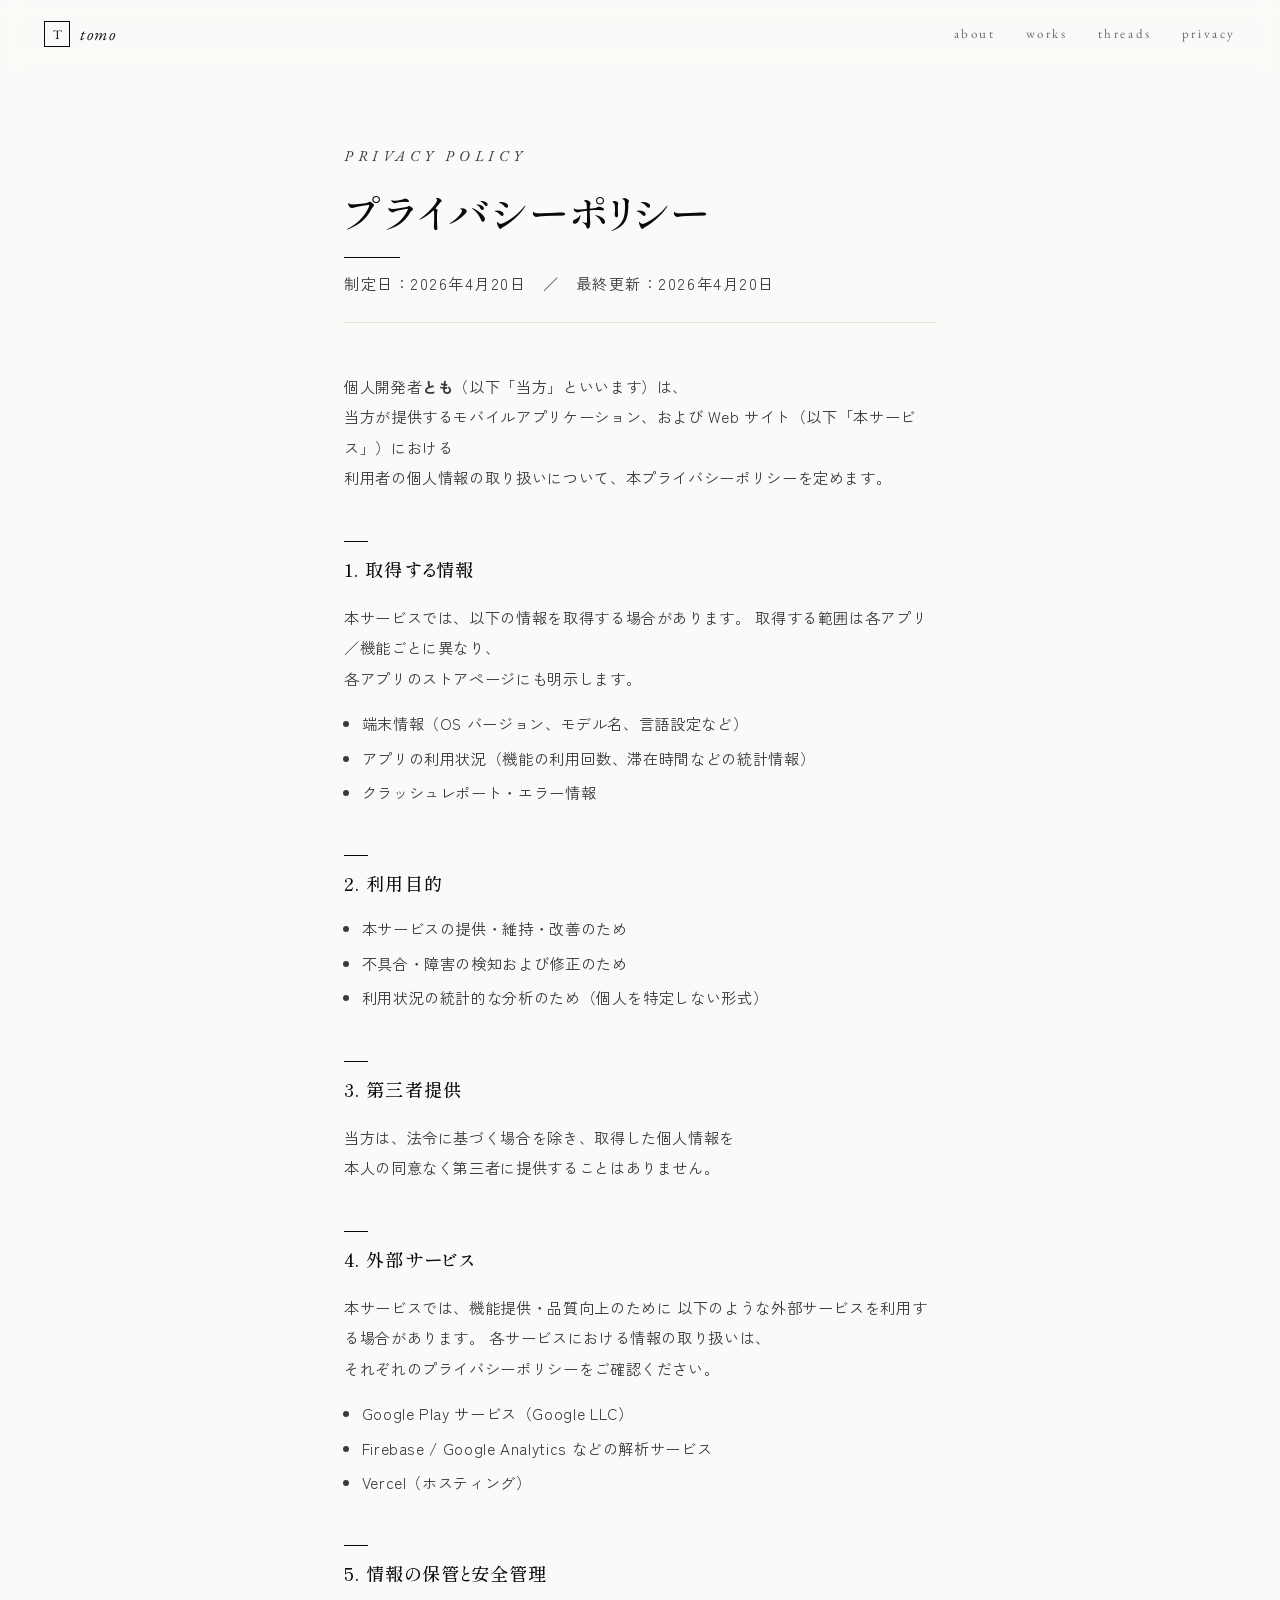
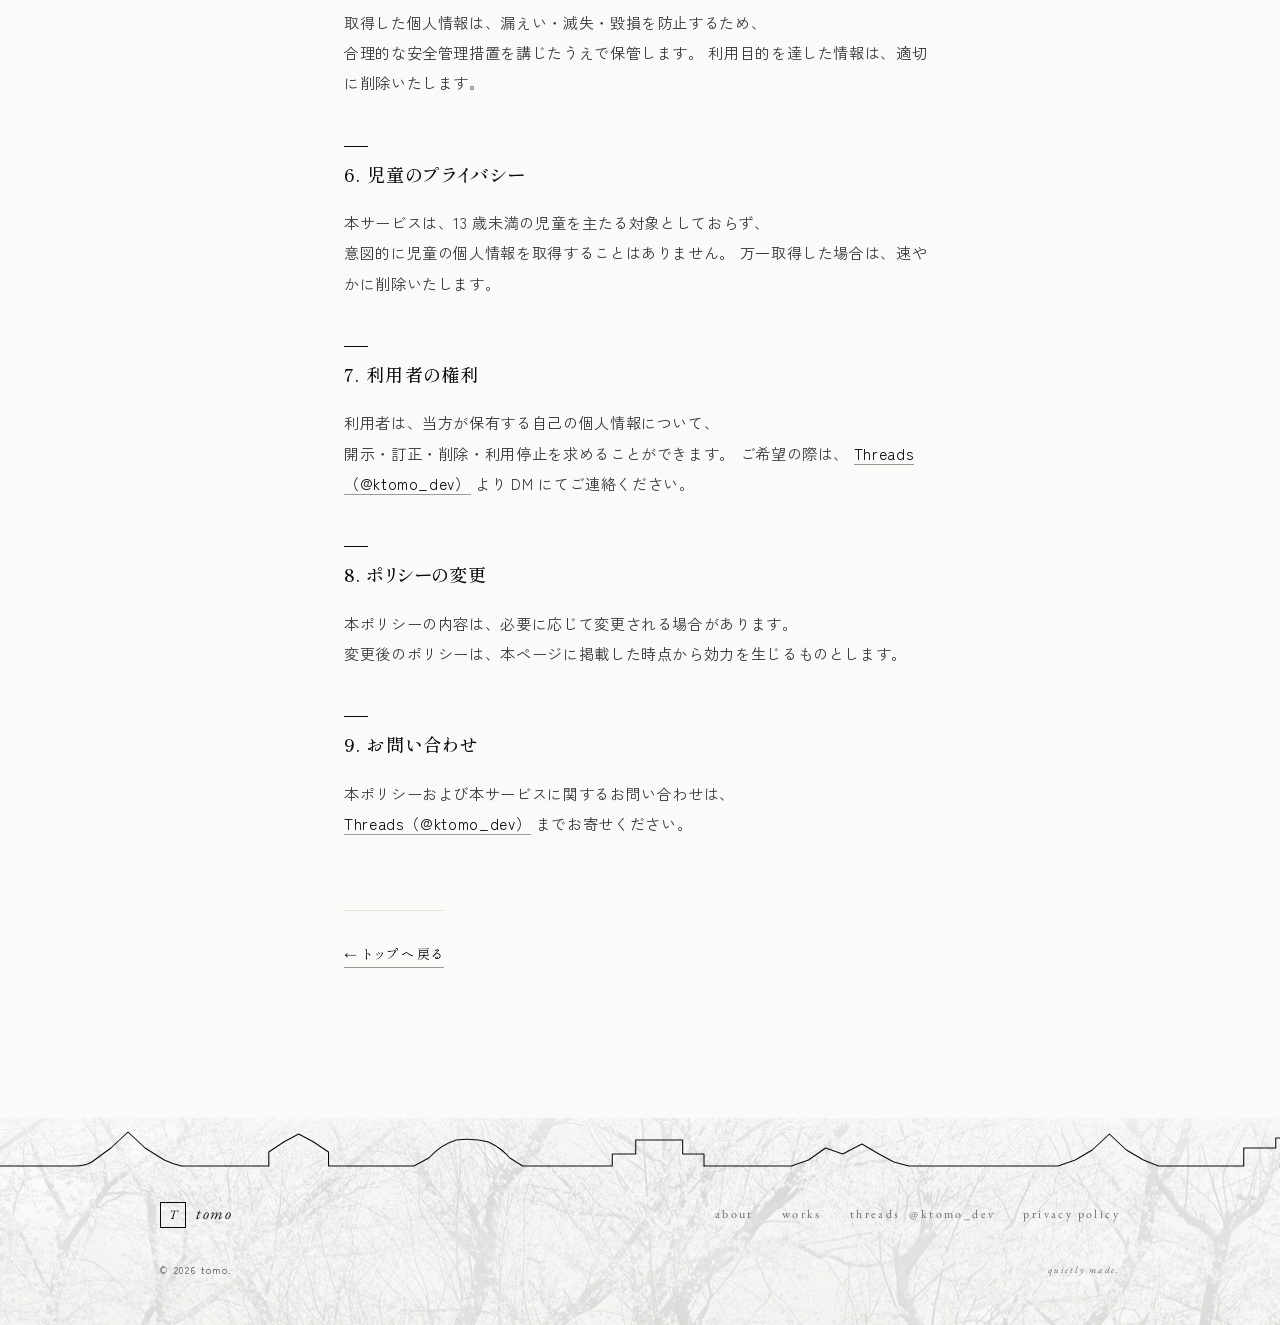
==== privacy.html @ 6e74a749 "フッターに桜背景・一筆書き区切り・about 見出し上を走るトラック追加 - 画像/フッター.jpg を assets/footer-bg.webp にグレースケール化＆305KB へ圧縮し   フッ" ====
<!doctype html>
<html lang="ja">
<head>
<meta charset="utf-8" />
<meta name="viewport" content="width=device-width,initial-scale=1,viewport-fit=cover" />
<meta name="theme-color" content="#ffffff" />
<meta name="color-scheme" content="light" />

<title>プライバシーポリシー ― とも / Tomo</title>
<meta name="description" content="個人開発者ともの、アプリおよび当サイトにおける個人情報の取り扱いについてのポリシー。" />
<link rel="canonical" href="https://tmk4men.github.io/tomo-site/privacy.html" />

<meta property="og:type" content="article" />
<meta property="og:title" content="プライバシーポリシー ― とも / Tomo" />
<meta property="og:description" content="個人開発者ともの、アプリおよび当サイトにおける個人情報の取り扱いについて。" />
<meta property="og:image" content="https://tmk4men.github.io/tomo-site/assets/og.jpg" />
<meta property="og:locale" content="ja_JP" />

<link rel="icon" type="image/png" sizes="32x32" href="assets/favicon-32.png" />
<link rel="icon" type="image/png" sizes="16x16" href="assets/favicon-16.png" />
<link rel="apple-touch-icon" sizes="180x180" href="assets/apple-touch-icon.png" />

<link rel="preconnect" href="https://fonts.googleapis.com" />
<link rel="preconnect" href="https://fonts.gstatic.com" crossorigin />
<link href="https://fonts.googleapis.com/css2?family=Shippori+Mincho+B1:wght@400;500;600&family=Zen+Kaku+Gothic+New:wght@300;400;500&family=EB+Garamond:ital,wght@0,400;1,400&display=swap"
  rel="stylesheet" />

<link rel="stylesheet" href="styles/main.css?v=6" />
</head>
<body>

<header class="site-header">
  <a href="index.html#top" class="brand" aria-label="トップへ">
    <span class="brand-mark" aria-hidden="true">T</span>
    <span class="brand-name">tomo</span>
  </a>
  <nav class="site-nav" aria-label="主要ナビゲーション">
    <a href="index.html#about">about</a>
    <a href="index.html#works">works</a>
    <a href="https://www.threads.net/@ktomo_dev" target="_blank" rel="noopener">threads</a>
    <a href="privacy.html">privacy</a>
  </nav>
</header>

<main class="doc">
  <p class="doc-eyebrow">Privacy Policy</p>
  <h1>プライバシーポリシー</h1>
  <p class="doc-meta">制定日：2026年4月20日　／　最終更新：2026年4月20日</p>

  <p>
    個人開発者<strong>とも</strong>（以下「当方」といいます）は、<br class="pc-only" />
    当方が提供するモバイルアプリケーション、<br class="sp-only" />および Web サイト（以下「本サービス」）における
    <br class="pc-only" />
    利用者の個人情報の取り扱いについて、<br class="sp-only" />本プライバシーポリシーを定めます。
  </p>

  <h2>1. 取得する情報</h2>
  <p>
    本サービスでは、<br class="sp-only" />以下の情報を取得する場合があります。
    取得する範囲は各アプリ／機能ごとに異なり、<br class="pc-only" />
    各アプリのストアページにも<br class="sp-only" />明示します。
  </p>
  <ul>
    <li>端末情報（OS バージョン、モデル名、言語設定など）</li>
    <li>アプリの利用状況（機能の利用回数、滞在時間などの統計情報）</li>
    <li>クラッシュレポート・エラー情報</li>
  </ul>

  <h2>2. 利用目的</h2>
  <ul>
    <li>本サービスの提供・維持・改善のため</li>
    <li>不具合・障害の検知および修正のため</li>
    <li>利用状況の統計的な分析のため（個人を特定しない形式）</li>
  </ul>

  <h2>3. 第三者提供</h2>
  <p>
    当方は、法令に基づく場合を除き、<br class="sp-only" />取得した個人情報を
    <br class="pc-only" />
    本人の同意なく第三者に提供することはありません。
  </p>

  <h2>4. 外部サービス</h2>
  <p>
    本サービスでは、<br class="sp-only" />機能提供・品質向上のために
    以下のような外部サービスを<br class="sp-only" />利用する場合があります。
    各サービスにおける情報の取り扱いは、<br class="pc-only" />
    それぞれのプライバシーポリシーをご確認ください。
  </p>
  <ul>
    <li>Google Play サービス（Google LLC）</li>
    <li>Firebase / Google Analytics などの解析サービス</li>
    <li>Vercel（ホスティング）</li>
  </ul>

  <h2>5. 情報の保管と安全管理</h2>
  <p>
    取得した個人情報は、<br class="sp-only" />漏えい・滅失・毀損を防止するため、
    <br class="pc-only" />
    合理的な安全管理措置を講じたうえで保管します。
    利用目的を達した情報は、<br class="sp-only" />適切に削除いたします。
  </p>

  <h2>6. 児童のプライバシー</h2>
  <p>
    本サービスは、13 歳未満の児童を<br class="sp-only" />主たる対象としておらず、
    <br class="pc-only" />
    意図的に児童の個人情報を取得することはありません。
    万一取得した場合は、速やかに削除いたします。
  </p>

  <h2>7. 利用者の権利</h2>
  <p>
    利用者は、当方が保有する自己の個人情報について、<br class="pc-only" />
    開示・訂正・削除・利用停止を<br class="sp-only" />求めることができます。
    ご希望の際は、<br class="sp-only" />
    <a href="https://www.threads.net/@ktomo_dev" target="_blank" rel="noopener">Threads（@ktomo_dev）</a>
    より DM にてご連絡ください。
  </p>

  <h2>8. ポリシーの変更</h2>
  <p>
    本ポリシーの内容は、<br class="sp-only" />必要に応じて変更される場合があります。
    <br class="pc-only" />
    変更後のポリシーは、<br class="sp-only" />本ページに掲載した時点から効力を生じるものとします。
  </p>

  <h2>9. お問い合わせ</h2>
  <p>
    本ポリシーおよび本サービスに関するお問い合わせは、<br class="pc-only" />
    <a href="https://www.threads.net/@ktomo_dev" target="_blank" rel="noopener">Threads（@ktomo_dev）</a>
    までお寄せください。
  </p>

  <a href="index.html#top" class="doc-back">← トップへ戻る</a>
</main>

<footer class="site-footer">
  <svg class="footer-horizon" viewBox="0 0 1200 52" preserveAspectRatio="none" aria-hidden="true">
    <path d="M0 48 L70 48 Q80 48 86 44 L104 30 L120 14 L136 30 L154 42 Q162 46 170 48 L252 48 L252 34 L266 24 L280 16 L294 24 L308 34 L308 48 L388 48 L402 40 Q414 26 428 22 Q444 20 458 24 Q470 30 478 40 L490 48 L574 48 L574 36 L596 36 L596 22 L640 22 L640 36 L660 36 L660 48 L742 48 L758 42 L774 30 L790 36 L808 26 L824 36 L838 44 L852 48 L992 48 L1008 42 L1024 32 L1040 16 L1056 32 L1072 42 L1086 48 L1166 48 L1166 30 L1196 30 L1196 20 L1206 20 L1206 30 L1210 30 L1210 48 L1200 48"
      fill="none" stroke="currentColor" stroke-width="1" stroke-linejoin="round" stroke-linecap="round" />
  </svg>
  <div class="footer-main">
    <div class="footer-brand">
      <span class="brand-mark" aria-hidden="true">T</span>
      <span>tomo</span>
    </div>
    <nav class="footer-nav" aria-label="フッターナビゲーション">
      <a href="index.html#about">about</a>
      <a href="index.html#works">works</a>
      <a href="https://www.threads.net/@ktomo_dev" target="_blank" rel="noopener">threads &nbsp;@ktomo_dev</a>
      <a href="privacy.html">privacy policy</a>
    </nav>
  </div>
  <div class="footer-fine">
    <small>&copy; 2026 tomo.</small>
    <small class="footer-fine-ja">quietly made.</small>
  </div>
</footer>

</body>
</html>
---- styles/main.css ----
/* ─────────────── tokens ─────────────── */
:root {
  --bg: #fafaf8;
  --bg-elev: #ffffff;
  --bg-deep: #f3f2ee;
  --fg: #101010;
  --fg-mid: #3a3a3a;
  --fg-dim: #6a6a6a;
  --fg-muted: #9a9a97;
  --fg-faint: #c5c4bf;
  --line: #e5e3dd;
  --line-soft: #efede8;
  --ink: #0a0a0a;

  --font-display: "Shippori Mincho B1", "Yu Mincho", "游明朝", serif;
  --font-body: "Zen Kaku Gothic New", "Hiragino Sans", "Yu Gothic", sans-serif;
  --font-latin: "EB Garamond", "Shippori Mincho B1", serif;

  --container: 960px;
  --gutter: clamp(20px, 4vw, 44px);

  --ease-out: cubic-bezier(0.2, 0.7, 0.15, 1);
  --ease-in-out: cubic-bezier(0.65, 0.02, 0.28, 1);
}

/* ─────────────── reset ─────────────── */
*, *::before, *::after { box-sizing: border-box; }

html {
  scroll-behavior: smooth;
  text-size-adjust: 100%;
  -webkit-text-size-adjust: 100%;
}

body {
  margin: 0;
  background: var(--bg);
  color: var(--fg);
  font-family: var(--font-body);
  font-weight: 400;
  font-feature-settings: "palt";
  line-height: 1.9;
  letter-spacing: 0.04em;
  -webkit-font-smoothing: antialiased;
  text-rendering: optimizeLegibility;
  overflow-x: clip;
  line-break: strict;
  word-break: normal;
  overflow-wrap: anywhere;
}

img, picture, svg { display: block; max-width: 100%; height: auto; }
a { color: inherit; text-decoration: none; }
button { font: inherit; background: none; border: 0; color: inherit; cursor: pointer; }
ul, ol, dl { margin: 0; padding: 0; list-style: none; }

::selection { background: var(--ink); color: var(--bg); }

.sp-only { display: inline; }
.pc-only { display: none; }
.nobr { white-space: nowrap; }
@media (min-width: 768px) {
  .sp-only { display: none; }
  .pc-only { display: inline; }
}

/* ─────────────── header ─────────────── */
.site-header {
  position: fixed;
  top: 0; left: 0; right: 0;
  z-index: 30;
  display: flex;
  align-items: center;
  justify-content: space-between;
  padding: 16px var(--gutter);
  background: rgba(250, 250, 248, 0.82);
  backdrop-filter: saturate(1.2) blur(10px);
  -webkit-backdrop-filter: saturate(1.2) blur(10px);
  border-bottom: 1px solid transparent;
  transition: border-color 0.4s var(--ease-out), background 0.4s var(--ease-out);
}
.site-header.is-scrolled {
  border-color: var(--line);
  background: rgba(250, 250, 248, 0.94);
}

.brand {
  display: inline-flex;
  align-items: center;
  gap: 10px;
  font-family: var(--font-latin);
  letter-spacing: 0.1em;
}
.brand-mark {
  display: inline-grid;
  place-items: center;
  width: 26px; height: 26px;
  border: 1px solid var(--ink);
  color: var(--ink);
  font-family: var(--font-latin);
  font-size: 13px;
  letter-spacing: 0;
  line-height: 1;
}
.brand-name {
  font-family: var(--font-latin);
  font-style: italic;
  font-size: 17px;
  color: var(--fg);
}

.site-nav {
  display: flex;
  gap: clamp(14px, 3vw, 30px);
  font-family: var(--font-latin);
  font-size: 13px;
  letter-spacing: 0.2em;
  text-transform: lowercase;
}
.site-nav a {
  color: var(--fg-dim);
  transition: color 0.4s var(--ease-out);
  padding: 6px 0;
  position: relative;
}
.site-nav a::after {
  content: "";
  position: absolute;
  left: 0; right: 100%;
  bottom: 0;
  height: 1px;
  background: var(--ink);
  transition: right 0.5s var(--ease-out);
}
.site-nav a:hover { color: var(--ink); }
.site-nav a:hover::after { right: 0; }

/* ─────────────── hero ─────────────── */
.hero {
  min-height: 100svh;
  display: grid;
  place-items: center;
  padding: clamp(110px, 16vh, 160px) var(--gutter) clamp(60px, 10vh, 100px);
  position: relative;
}
.hero::before {
  content: "";
  position: absolute;
  inset: 0;
  background:
    radial-gradient(60% 50% at 50% 0%, rgba(0,0,0,0.04), transparent 70%),
    radial-gradient(80% 60% at 50% 100%, rgba(0,0,0,0.03), transparent 70%);
  pointer-events: none;
}

.hero-inner {
  width: 100%;
  max-width: 720px;
  text-align: center;
  position: relative;
}

/* avatar */
.avatar {
  position: relative;
  width: clamp(92px, 14vw, 120px);
  height: clamp(92px, 14vw, 120px);
  margin: 0 auto 32px;
  border-radius: 50%;
  overflow: visible;
  opacity: 0;
  transform: translateY(12px) scale(0.96);
  animation: avatar-in 1.2s var(--ease-out) 0.15s forwards;
}
.avatar img {
  width: 100%;
  height: 100%;
  border-radius: 50%;
  object-fit: cover;
  filter: grayscale(1) contrast(1.02);
  animation: avatar-breath 7s ease-in-out infinite;
}
.avatar-ring {
  position: absolute;
  inset: -6px;
  border: 1px solid var(--line);
  border-radius: 50%;
  animation: ring-rotate 30s linear infinite;
}
.avatar-ring::before {
  content: "";
  position: absolute;
  top: -3px; left: 50%;
  width: 6px; height: 6px;
  background: var(--ink);
  border-radius: 50%;
  transform: translateX(-50%);
}

@keyframes avatar-in {
  to { opacity: 1; transform: translateY(0) scale(1); }
}
@keyframes avatar-breath {
  0%, 100% { transform: scale(1); }
  50%      { transform: scale(1.015); }
}
@keyframes ring-rotate {
  to { transform: rotate(360deg); }
}

/* eyebrow */
.eyebrow {
  display: inline-flex;
  align-items: center;
  justify-content: center;
  gap: 14px;
  font-family: var(--font-latin);
  font-size: 11px;
  letter-spacing: 0.32em;
  color: var(--fg-dim);
  text-transform: uppercase;
  margin: 0 0 28px;
  opacity: 0;
  animation: fade-in 1s var(--ease-out) 0.55s forwards;
}
.eyebrow-rule {
  display: inline-block;
  width: 36px; height: 1px;
  background: var(--fg-mid);
}

/* title with per-character reveal */
.hero-title {
  font-family: var(--font-display);
  font-weight: 500;
  font-size: clamp(2.2rem, 7.5vw, 3.6rem);
  line-height: 1.28;
  letter-spacing: 0.04em;
  margin: 0 0 24px;
  color: var(--ink);
  position: relative;
  padding-bottom: 18px;
}
.hero-title .l {
  display: block;
}
.hero-title .c {
  display: inline-block;
  opacity: 0;
  transform: translateY(14px);
  animation: char-rise 0.7s var(--ease-out) forwards;
}
.hero-title .l1 .c:nth-child(1) { animation-delay: 0.3s; }
.hero-title .l1 .c:nth-child(2) { animation-delay: 0.38s; }
.hero-title .l1 .c:nth-child(3) { animation-delay: 0.46s; }
.hero-title .l1 .c:nth-child(4) { animation-delay: 0.54s; }
.hero-title .l2 .c:nth-child(1) { animation-delay: 0.66s; }
.hero-title .l2 .c:nth-child(2) { animation-delay: 0.74s; }
.hero-title .l2 .c:nth-child(3) { animation-delay: 0.82s; }
.hero-title .l2 .c:nth-child(4) { animation-delay: 0.90s; }
.hero-title .l2 .c:nth-child(5) { animation-delay: 0.98s; }
.hero-title .l2 .c:nth-child(6) { animation-delay: 1.06s; }

/* animated underline under the title */
.hero-title::after {
  content: "";
  position: absolute;
  left: 50%;
  bottom: 0;
  width: 0;
  height: 1px;
  background: var(--ink);
  transform: translateX(-50%);
  animation: underline-grow 1.4s var(--ease-out) 1.25s forwards;
}
@keyframes underline-grow {
  to { width: min(84px, 22%); }
}
@keyframes char-rise {
  to { opacity: 1; transform: translateY(0); }
}

.hero-lead {
  font-size: clamp(0.94rem, 1.6vw, 1.02rem);
  color: var(--fg-mid);
  margin: 0 auto 34px;
  max-width: 36em;
  opacity: 0;
  transform: translateY(10px);
  animation: fade-rise 1.2s var(--ease-out) 1.6s forwards;
}

.hero-meta {
  display: inline-flex;
  gap: 0;
  font-family: var(--font-latin);
  font-size: 12px;
  letter-spacing: 0.28em;
  color: var(--fg-dim);
  text-transform: uppercase;
  opacity: 0;
  animation: fade-rise 1s var(--ease-out) 1.85s forwards;
}
.hero-meta li {
  padding: 0 14px;
  position: relative;
}
.hero-meta li + li::before {
  content: "";
  position: absolute;
  left: 0; top: 50%;
  width: 3px; height: 3px;
  background: var(--fg-mid);
  border-radius: 50%;
  transform: translateY(-50%);
}

@keyframes fade-in { to { opacity: 1; } }
@keyframes fade-rise {
  to { opacity: 1; transform: translateY(0); }
}

/* ─────────────── marquee ─────────────── */
.marquee {
  position: relative;
  width: 100%;
  overflow: hidden;
  padding: 20px 0;
  border-block: 1px solid var(--line);
  background: var(--bg-elev);
  mask-image: linear-gradient(90deg, transparent, #000 7%, #000 93%, transparent);
  -webkit-mask-image: linear-gradient(90deg, transparent, #000 7%, #000 93%, transparent);
}
.marquee-track {
  display: flex;
  width: max-content;
  animation: marquee 28s linear infinite;
  will-change: transform;
}
.marquee-group {
  display: flex;
  align-items: center;
  gap: 28px;
  padding-right: 28px;
  flex-shrink: 0;
}
.marquee:hover .marquee-track { animation-play-state: paused; }

.m-item {
  font-family: var(--font-latin);
  font-style: italic;
  font-size: clamp(13px, 1.6vw, 15px);
  letter-spacing: 0.22em;
  color: var(--fg-dim);
  white-space: nowrap;
}
.m-item:nth-child(4n+1) {
  font-family: var(--font-display);
  font-style: normal;
  letter-spacing: 0.24em;
  color: var(--ink);
}
.m-sep {
  color: var(--fg-faint);
  font-size: 14px;
  font-family: var(--font-latin);
}

@keyframes marquee {
  from { transform: translate3d(0, 0, 0); }
  to   { transform: translate3d(-50%, 0, 0); }
}
@media (prefers-reduced-motion: reduce) {
  .marquee-track { animation-duration: 120s; }
}

/* ─────────────── section scaffolding ─────────────── */
section.about,
section.works {
  max-width: var(--container);
  margin: 0 auto;
  padding: clamp(80px, 12vh, 130px) var(--gutter);
}

.section-head {
  position: relative;
  margin-bottom: clamp(40px, 6vh, 68px);
  padding-bottom: 24px;
  display: grid;
  grid-template-columns: auto 1fr;
  grid-template-rows: auto auto;
  column-gap: 18px;
  align-items: baseline;
}
.section-head::after {
  content: "";
  position: absolute;
  left: 0; bottom: 0;
  width: 0;
  height: 1px;
  background: var(--ink);
  transition: width 1.2s var(--ease-out) 0.2s;
}
.section-head.is-visible::after {
  width: 100%;
  background: linear-gradient(90deg, var(--ink) 0%, var(--ink) 34%, var(--line) 34%, var(--line) 100%);
}
.section-num {
  grid-row: 1 / span 2;
  font-family: var(--font-latin);
  font-style: italic;
  font-size: clamp(1.6rem, 3.5vw, 2.1rem);
  color: var(--ink);
  line-height: 1;
  letter-spacing: 0.02em;
}
.section-title {
  grid-column: 2;
  font-family: var(--font-latin);
  font-weight: 500;
  font-size: clamp(1.7rem, 4vw, 2.4rem);
  letter-spacing: 0.04em;
  margin: 0;
  line-height: 1;
  color: var(--ink);
  text-transform: lowercase;
}
.section-sub {
  grid-column: 2;
  font-family: var(--font-display);
  font-size: 0.85rem;
  color: var(--fg-dim);
  letter-spacing: 0.18em;
  margin-top: 4px;
}

.reveal {
  opacity: 0;
  transform: translateY(18px);
  transition: opacity 1.1s var(--ease-out), transform 1.1s var(--ease-out);
}
.reveal.is-visible {
  opacity: 1;
  transform: translateY(0);
}

/* ── driving truck on about heading ── */
.about-truck {
  position: absolute;
  left: 0;
  bottom: 3px;
  width: 46px;
  height: 18px;
  color: var(--ink);
  pointer-events: none;
  animation: truck-drive 26s linear infinite;
}
.about-truck .truck-wheel {
  transform-box: fill-box;
  transform-origin: center;
  animation: wheel-spin 1.1s linear infinite;
}

@keyframes truck-drive {
  0%   { left: 0%;                             opacity: 0; }
  4%   {                                       opacity: 1; }
  96%  {                                       opacity: 1; }
  100% { left: calc(100% - 46px);              opacity: 0.05; }
}
@keyframes wheel-spin {
  to { transform: rotate(360deg); }
}

/* ─────────────── about ─────────────── */
.about-body {
  display: grid;
  grid-template-columns: 1fr;
  gap: clamp(22px, 3vw, 36px);
}
@media (min-width: 860px) {
  .about-body {
    grid-template-columns: 1.15fr 1fr;
    gap: clamp(28px, 4vw, 52px);
    align-items: start;
  }
}

.about-lead {
  font-family: var(--font-display);
  font-size: clamp(1.15rem, 2.4vw, 1.45rem);
  line-height: 1.95;
  letter-spacing: 0.05em;
  color: var(--ink);
  margin: 0;
}

.about-text {
  font-size: 0.95rem;
  color: var(--fg-mid);
  margin: 0;
  line-height: 2;
}

.about-grid {
  margin: 0;
  display: grid;
  grid-template-columns: repeat(2, 1fr);
  gap: 18px 28px;
  grid-column: 1 / -1;
  padding-top: 28px;
  border-top: 1px solid var(--line-soft);
  margin-top: 16px;
}
.about-grid dt {
  font-family: var(--font-latin);
  font-size: 11px;
  letter-spacing: 0.28em;
  color: var(--fg-muted);
  text-transform: uppercase;
  margin-bottom: 6px;
}
.about-grid dd {
  font-family: var(--font-display);
  margin: 0;
  font-size: 0.96rem;
  color: var(--ink);
  letter-spacing: 0.05em;
}

/* ─────────────── works ─────────────── */
.work-list {
  border-top: 1px solid var(--line);
}
.work-item {
  border-bottom: 1px solid var(--line);
  position: relative;
}
.work-item::before {
  content: "";
  position: absolute;
  left: 0; top: 0; bottom: 0;
  width: 0;
  background: var(--ink);
  transition: width 0.5s var(--ease-out);
}
.work-item:hover::before { width: 2px; }

.work-link {
  display: grid;
  grid-template-columns: 1fr;
  gap: 10px;
  padding: clamp(26px, 4.5vw, 40px) clamp(2px, 2vw, 18px);
  color: inherit;
  align-items: start;
  transition: transform 0.6s var(--ease-out), padding-left 0.6s var(--ease-out);
}
@media (min-width: 768px) {
  .work-link {
    grid-template-columns: minmax(130px, max-content) 1fr auto;
    gap: 32px;
    align-items: baseline;
  }
}
.work-item:hover .work-link {
  padding-left: clamp(14px, 2.5vw, 26px);
}

.work-index {
  font-family: var(--font-latin);
  font-style: italic;
  color: var(--fg-dim);
  letter-spacing: 0.14em;
  font-size: 0.92rem;
  white-space: nowrap;
}
@media (max-width: 767px) {
  .work-index { white-space: normal; }
}

.work-main {
  display: block;
  min-width: 0;
}
.work-name {
  display: block;
  font-family: var(--font-display);
  font-size: clamp(1.4rem, 2.8vw, 1.9rem);
  font-weight: 500;
  letter-spacing: 0.04em;
  color: var(--ink);
  margin-bottom: 10px;
  line-height: 1.35;
  transition: transform 0.5s var(--ease-out);
}
.work-item:hover .work-name {
  transform: translateX(4px);
}
.work-desc {
  display: block;
  color: var(--fg-mid);
  font-size: 0.92rem;
  max-width: 42em;
  line-height: 1.9;
}

.work-cta {
  display: inline-flex;
  align-items: center;
  gap: 10px;
  font-family: var(--font-latin);
  letter-spacing: 0.22em;
  font-size: 13px;
  color: var(--ink);
  padding: 10px 0;
  position: relative;
  text-transform: lowercase;
}
.work-cta::after {
  content: "";
  position: absolute;
  left: 0; right: 100%;
  bottom: 6px;
  height: 1px;
  background: var(--ink);
  transition: right 0.5s var(--ease-out);
}
.work-item:hover .work-cta::after { right: 0; }
.work-cta .arrow {
  transition: transform 0.4s var(--ease-out);
  display: inline-block;
}
.work-item:hover .arrow {
  transform: translate(2px, -2px);
}

.works-note {
  color: var(--fg-dim);
  font-size: 0.86rem;
  margin: 36px 0 0;
  font-family: var(--font-display);
  letter-spacing: 0.08em;
}

/* ─────────────── footer ─────────────── */
.site-footer {
  position: relative;
  margin-top: 60px;
  padding: clamp(58px, 9vh, 92px) var(--gutter) clamp(32px, 5vh, 52px);
  background:
    linear-gradient(180deg,
      rgba(250,250,248,0.92) 0%,
      rgba(250,250,248,0.78) 35%,
      rgba(243,242,238,0.72) 100%),
    url("../assets/footer-bg.webp") center 30% / cover no-repeat,
    var(--bg-deep);
  overflow: hidden;
}
.site-footer::before {
  content: "";
  position: absolute;
  inset: 0;
  background:
    radial-gradient(120% 90% at 50% 0%, transparent, rgba(250,250,248,0.55) 70%);
  pointer-events: none;
}

/* one-stroke horizon divider */
.footer-horizon {
  position: absolute;
  top: 0; left: 0; right: 0;
  width: 100%;
  height: clamp(34px, 5vw, 52px);
  color: var(--ink);
  display: block;
  opacity: 0;
  transform: translateY(6px);
  animation: horizon-in 1.6s var(--ease-out) 0.3s forwards;
}
.footer-horizon path {
  stroke-dasharray: 3400;
  stroke-dashoffset: 3400;
  animation: horizon-draw 4.5s var(--ease-out) 0.5s forwards;
}
@keyframes horizon-in {
  to { opacity: 1; transform: translateY(0); }
}
@keyframes horizon-draw {
  to { stroke-dashoffset: 0; }
}
.footer-main {
  position: relative;
  max-width: var(--container);
  margin: 0 auto;
  display: flex;
  align-items: center;
  justify-content: space-between;
  gap: 20px;
  flex-wrap: wrap;
  z-index: 1;
}
.footer-brand {
  display: inline-flex;
  align-items: center;
  gap: 10px;
  font-family: var(--font-latin);
  font-style: italic;
  letter-spacing: 0.1em;
  color: var(--fg);
}
.footer-nav {
  display: flex;
  gap: clamp(14px, 3vw, 28px);
  font-family: var(--font-latin);
  font-size: 12px;
  letter-spacing: 0.2em;
  text-transform: lowercase;
  flex-wrap: wrap;
}
.footer-nav a {
  color: var(--fg-dim);
  transition: color 0.4s var(--ease-out);
  position: relative;
  padding: 4px 0;
}
.footer-nav a::after {
  content: "";
  position: absolute;
  left: 0; right: 100%;
  bottom: 0;
  height: 1px;
  background: var(--ink);
  transition: right 0.5s var(--ease-out);
}
.footer-nav a:hover { color: var(--ink); }
.footer-nav a:hover::after { right: 0; }

.footer-fine {
  position: relative;
  max-width: var(--container);
  margin: 32px auto 0;
  display: flex;
  justify-content: space-between;
  gap: 12px;
  flex-wrap: wrap;
  color: var(--fg-mid);
  font-size: 11px;
  letter-spacing: 0.16em;
  z-index: 1;
}
.footer-fine-ja {
  font-family: var(--font-latin);
  font-style: italic;
  color: var(--fg-dim);
}

/* ─────────────── privacy page ─────────────── */
.doc {
  max-width: 680px;
  margin: 0 auto;
  padding: clamp(110px, 14vh, 160px) var(--gutter) clamp(60px, 10vh, 120px);
}
.doc h1 {
  font-family: var(--font-display);
  font-weight: 500;
  font-size: clamp(1.8rem, 4.5vw, 2.5rem);
  letter-spacing: 0.04em;
  line-height: 1.3;
  margin: 0 0 10px;
  color: var(--ink);
  position: relative;
  padding-bottom: 20px;
}
.doc h1::after {
  content: "";
  position: absolute;
  left: 0; bottom: 0;
  width: 56px; height: 1px;
  background: var(--ink);
}
.doc-eyebrow {
  font-family: var(--font-latin);
  font-style: italic;
  font-size: 12px;
  letter-spacing: 0.3em;
  color: var(--fg-dim);
  text-transform: uppercase;
  margin-bottom: 14px;
}
.doc-meta {
  color: var(--fg-dim);
  font-size: 0.85rem;
  letter-spacing: 0.1em;
  margin: 0 0 48px;
  padding-bottom: 24px;
  border-bottom: 1px solid var(--line);
}
.doc h2 {
  font-family: var(--font-display);
  font-weight: 500;
  font-size: 1.15rem;
  letter-spacing: 0.06em;
  color: var(--ink);
  margin: 42px 0 12px;
  padding-top: 6px;
}
.doc h2::before {
  content: "";
  display: block;
  width: 24px; height: 1px;
  background: var(--ink);
  margin-bottom: 10px;
}
.doc p, .doc li {
  color: var(--fg-mid);
  font-size: 0.95rem;
  line-height: 2;
}
.doc ul {
  padding-left: 1.1em;
  margin: 12px 0;
  list-style: disc;
}
.doc ul li { margin-bottom: 4px; }
.doc a { color: var(--ink); border-bottom: 1px solid var(--fg-muted); }
.doc a:hover { border-bottom-color: var(--ink); }
.doc-back {
  display: inline-flex;
  align-items: center;
  gap: 10px;
  margin-top: 56px;
  padding-top: 32px;
  border-top: 1px solid var(--line);
  font-family: var(--font-latin);
  letter-spacing: 0.2em;
  font-size: 13px;
  color: var(--fg-dim);
  transition: color 0.4s var(--ease-out);
}
.doc-back:hover { color: var(--ink); }

/* ─────────────── motion preference ─────────────── */
@media (prefers-reduced-motion: reduce) {
  *:not(.marquee-track):not(.avatar-ring):not(.avatar img):not(.about-truck):not(.truck-wheel):not(.footer-horizon path),
  *:not(.marquee-track):not(.avatar-ring):not(.avatar img):not(.about-truck):not(.truck-wheel):not(.footer-horizon path)::before,
  *:not(.marquee-track):not(.avatar-ring):not(.avatar img):not(.about-truck):not(.truck-wheel):not(.footer-horizon path)::after {
    animation-duration: 0.01ms !important;
    animation-iteration-count: 1 !important;
    transition-duration: 0.01ms !important;
    scroll-behavior: auto !important;
  }
  .hero-title .c, .hero-lead, .hero-meta, .avatar, .eyebrow, .reveal { opacity: 1; transform: none; }
  .hero-title::after { width: min(84px, 22%); }
  .section-head::after { width: 100%; }
  .marquee-track { animation-duration: 120s !important; animation-iteration-count: infinite !important; }
  .about-truck { animation-duration: 50s !important; animation-iteration-count: infinite !important; }
  .truck-wheel { animation-duration: 2.2s !important; animation-iteration-count: infinite !important; }
}

/* ─────────────── tiny phones ─────────────── */
@media (max-width: 380px) {
  .site-nav { gap: 12px; font-size: 11px; }
  .brand-name { font-size: 15px; }
  .hero-meta li { padding: 0 10px; }
}
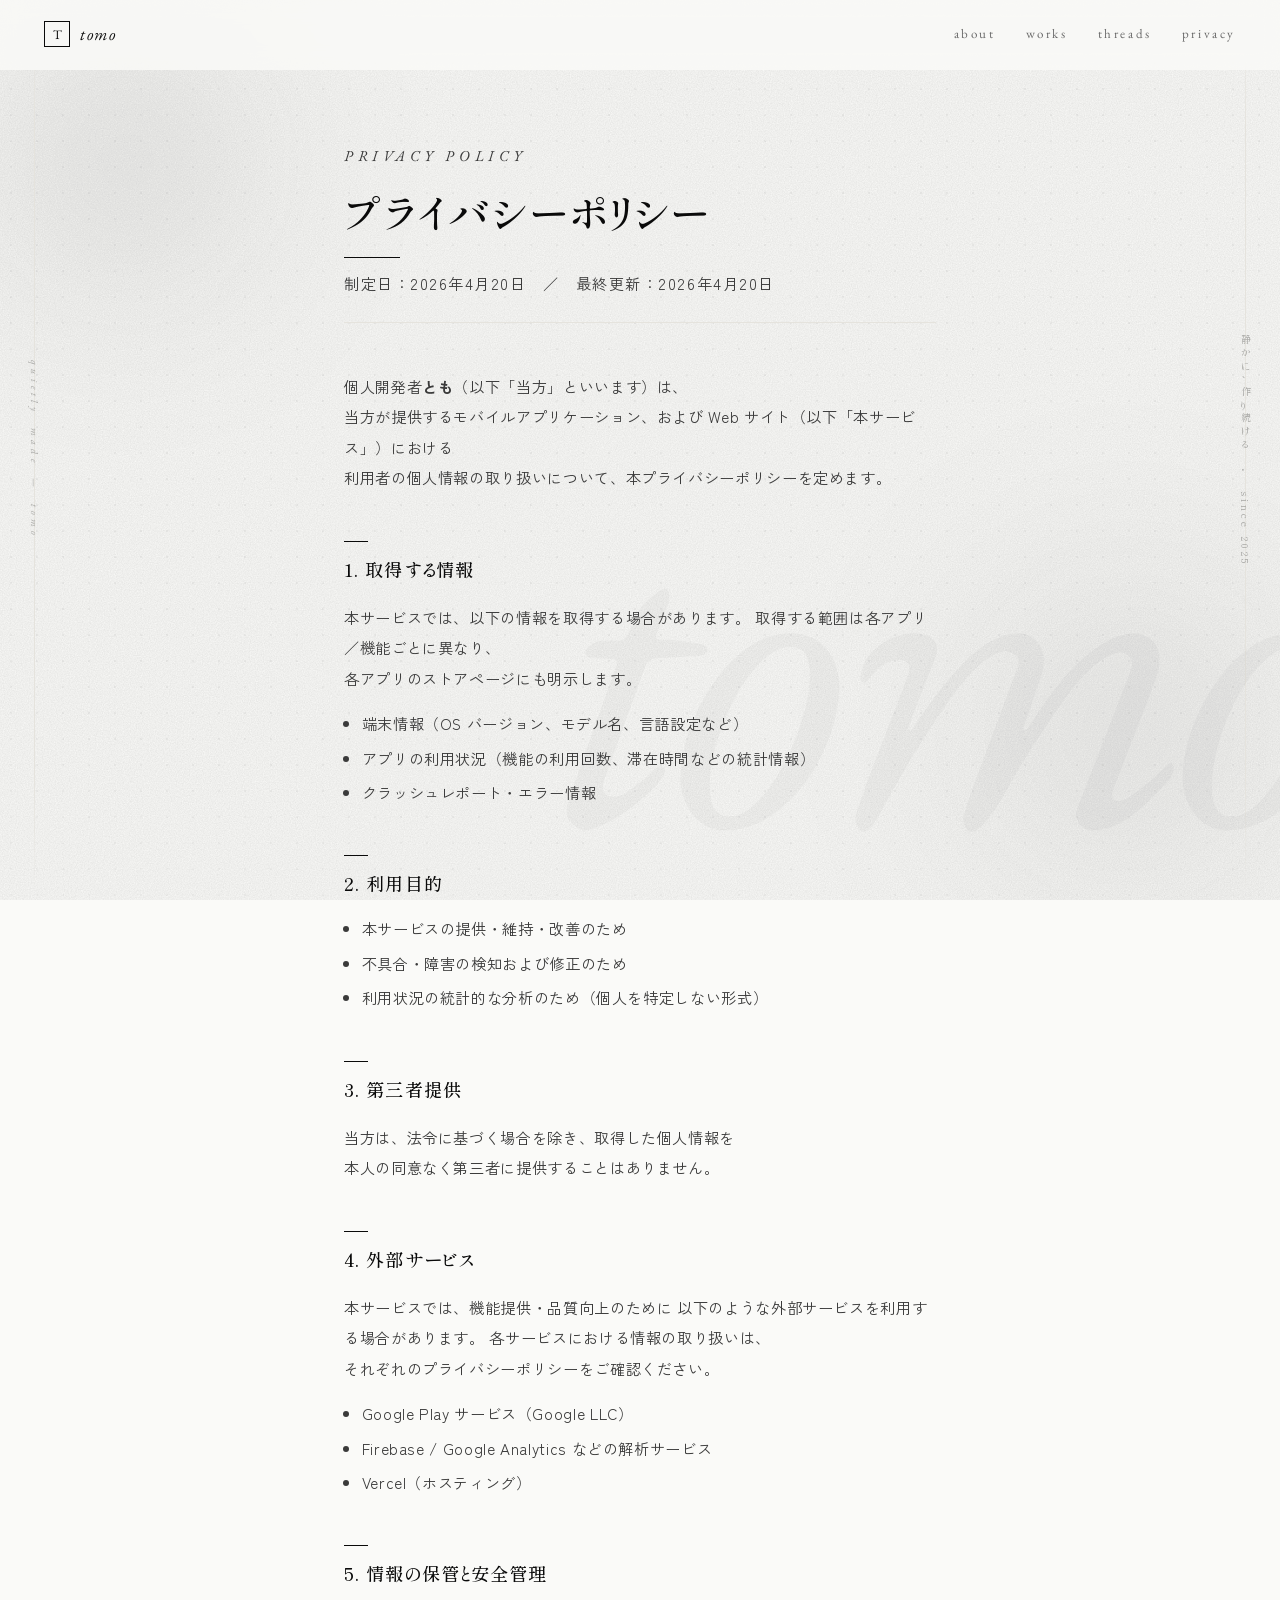
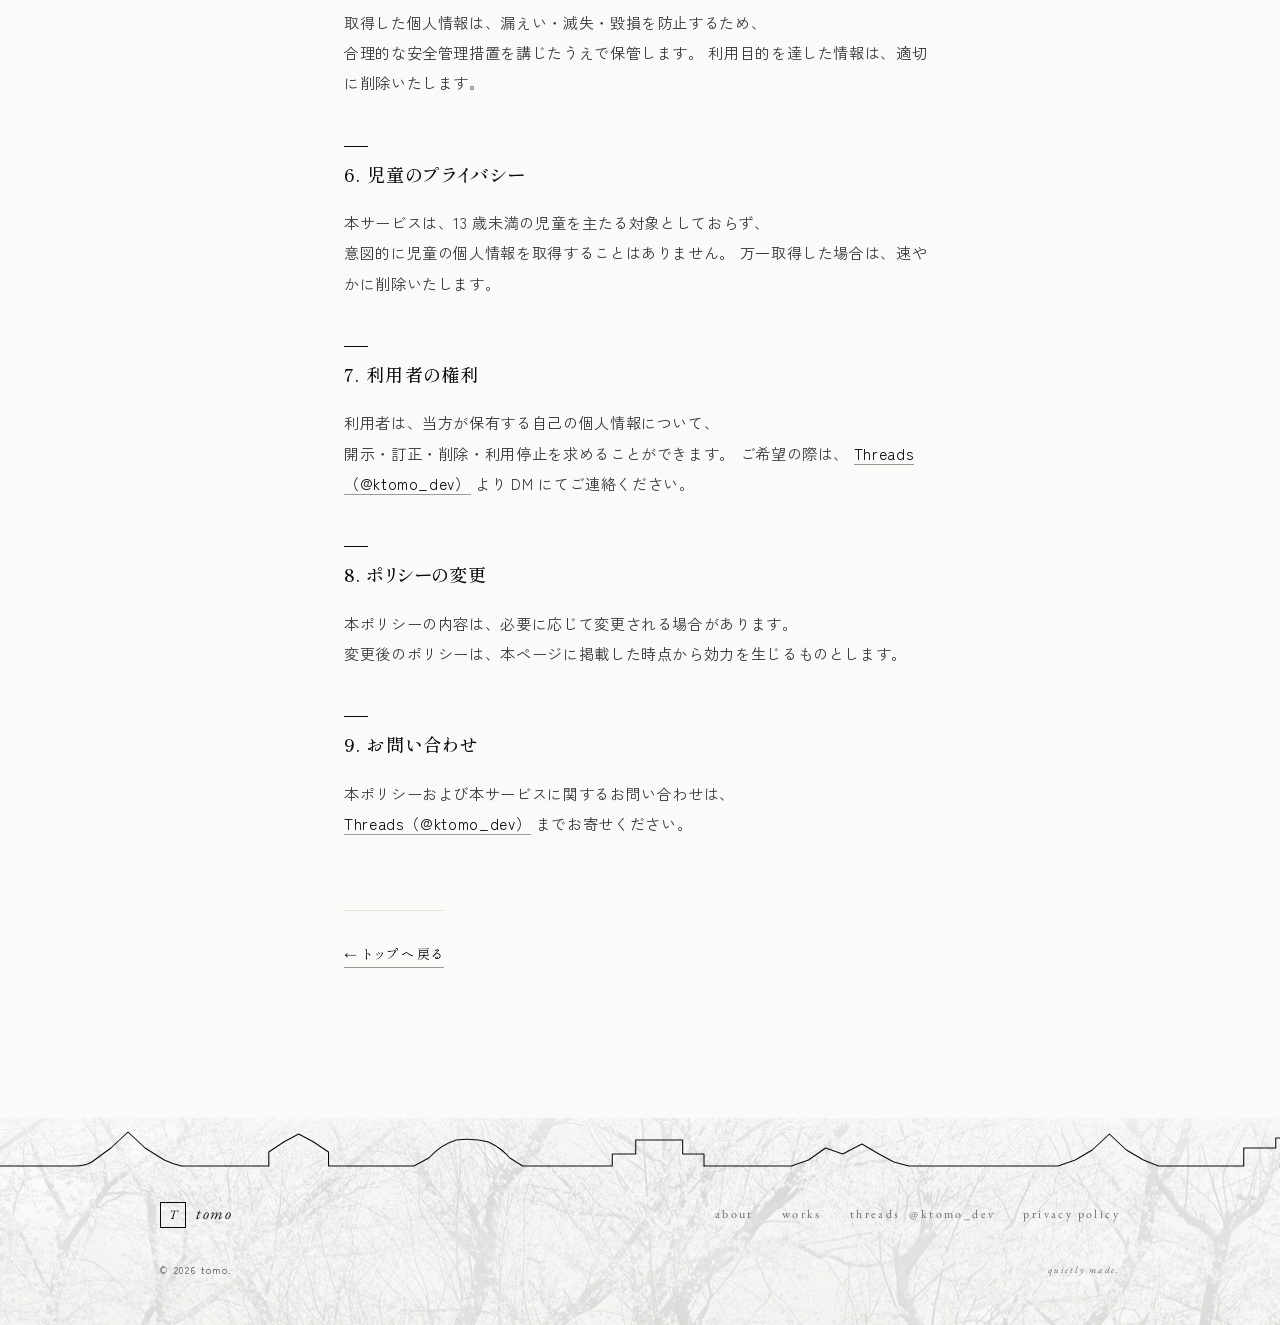
==== commit 55c9c441: "こだわり背景レイヤーを追加：ノイズ・blob・縦罫・巨大透かし文字 Prism Partner / ケミコン採用サイトのような編集的な紙面背景をモノクロで再解釈。 body を透明化し html に背" ====
--- a/privacy.html
+++ b/privacy.html
@@ -25,9 +25,30 @@
 <link href="https://fonts.googleapis.com/css2?family=Shippori+Mincho+B1:wght@400;500;600&family=Zen+Kaku+Gothic+New:wght@300;400;500&family=EB+Garamond:ital,wght@0,400;1,400&display=swap"
   rel="stylesheet" />
 
-<link rel="stylesheet" href="styles/main.css?v=6" />
+<link rel="stylesheet" href="styles/main.css?v=7" />
 </head>
 <body>
+
+<!-- ───────────── decorative backdrop ───────────── -->
+<div class="site-bg" aria-hidden="true">
+  <div class="site-bg__grid"></div>
+  <div class="site-bg__blob site-bg__blob--a"></div>
+  <div class="site-bg__blob site-bg__blob--b"></div>
+  <svg class="site-bg__noise" xmlns="http://www.w3.org/2000/svg">
+    <filter id="sbNoise">
+      <feTurbulence type="fractalNoise" baseFrequency="0.85" numOctaves="2" stitchTiles="stitch" />
+      <feColorMatrix values="0 0 0 0 0.06  0 0 0 0 0.06  0 0 0 0 0.06  0 0 0 0.7 0" />
+    </filter>
+    <rect width="100%" height="100%" filter="url(#sbNoise)" />
+  </svg>
+  <div class="site-bg__rule site-bg__rule--l">
+    <span class="site-bg__vert">quietly&nbsp;&nbsp;made&nbsp;&nbsp;—&nbsp;&nbsp;tomo</span>
+  </div>
+  <div class="site-bg__rule site-bg__rule--r">
+    <span class="site-bg__vert">静かに、作り続ける　・　since 2025</span>
+  </div>
+  <div class="site-bg__mark">tomo</div>
+</div>
 
 <header class="site-header">
   <a href="index.html#top" class="brand" aria-label="トップへ">
--- a/styles/main.css
+++ b/styles/main.css
@@ -23,6 +23,140 @@
   --ease-in-out: cubic-bezier(0.65, 0.02, 0.28, 1);
 }
 
+/* ─────────────── decorative backdrop ─────────────── */
+/* Fixed, full-viewport paper-like layer that sits behind everything.
+   Kept strictly monochrome — opacity is held low so copy stays readable. */
+.site-bg {
+  position: fixed;
+  inset: 0;
+  z-index: -1;
+  pointer-events: none;
+  overflow: hidden;
+  contain: strict;
+}
+
+/* faint dotted grid */
+.site-bg__grid {
+  position: absolute;
+  inset: -2px;
+  background-image: radial-gradient(rgba(16, 16, 16, 0.09) 0.7px, transparent 0.8px);
+  background-size: 26px 26px;
+  background-position: 0 0;
+  opacity: 0.55;
+  mask-image: radial-gradient(120% 90% at 50% 40%, #000 55%, transparent 100%);
+  -webkit-mask-image: radial-gradient(120% 90% at 50% 40%, #000 55%, transparent 100%);
+}
+
+/* slow-drifting blur blobs */
+.site-bg__blob {
+  position: absolute;
+  width: 64vmin;
+  height: 64vmin;
+  border-radius: 50%;
+  filter: blur(70px);
+  opacity: 0.42;
+  mix-blend-mode: multiply;
+  will-change: transform;
+}
+.site-bg__blob--a {
+  left: -18vmin;
+  top: -14vmin;
+  background: radial-gradient(closest-side, rgba(16, 16, 16, 0.22), rgba(16, 16, 16, 0) 70%);
+  animation: bg-drift-a 36s ease-in-out infinite alternate;
+}
+.site-bg__blob--b {
+  right: -22vmin;
+  top: 42vh;
+  width: 78vmin;
+  height: 78vmin;
+  background: radial-gradient(closest-side, rgba(16, 16, 16, 0.18), rgba(16, 16, 16, 0) 70%);
+  animation: bg-drift-b 48s ease-in-out infinite alternate;
+}
+@keyframes bg-drift-a {
+  0%   { transform: translate3d(0, 0, 0) scale(1); }
+  50%  { transform: translate3d(6vw, 4vh, 0) scale(1.08); }
+  100% { transform: translate3d(-4vw, 8vh, 0) scale(0.96); }
+}
+@keyframes bg-drift-b {
+  0%   { transform: translate3d(0, 0, 0) scale(1); }
+  50%  { transform: translate3d(-5vw, -6vh, 0) scale(1.04); }
+  100% { transform: translate3d(4vw, 4vh, 0) scale(1.1); }
+}
+
+/* paper grain */
+.site-bg__noise {
+  position: absolute;
+  inset: 0;
+  width: 100%;
+  height: 100%;
+  opacity: 0.18;
+  mix-blend-mode: multiply;
+}
+
+/* vertical rules with watermark text (desktop only) */
+.site-bg__rule {
+  position: absolute;
+  top: 0;
+  bottom: 0;
+  width: 1px;
+  background: linear-gradient(180deg, transparent 0%, var(--line) 14%, var(--line) 86%, transparent 100%);
+  display: none;
+}
+.site-bg__rule--l { left: 34px; }
+.site-bg__rule--r { right: 34px; }
+.site-bg__vert {
+  position: absolute;
+  top: 50%;
+  left: 50%;
+  transform: translate(-50%, -50%);
+  writing-mode: vertical-rl;
+  font-family: var(--font-latin);
+  font-style: italic;
+  font-size: 10px;
+  letter-spacing: 0.42em;
+  color: var(--fg-muted);
+  white-space: nowrap;
+  text-transform: lowercase;
+  opacity: 0.8;
+}
+.site-bg__rule--r .site-bg__vert {
+  font-family: var(--font-display);
+  font-style: normal;
+  letter-spacing: 0.3em;
+}
+
+/* oversized editorial watermark */
+.site-bg__mark {
+  position: absolute;
+  right: -4vw;
+  bottom: 6vh;
+  font-family: var(--font-latin);
+  font-style: italic;
+  font-weight: 400;
+  font-size: clamp(18rem, 36vw, 32rem);
+  line-height: 0.8;
+  color: var(--ink);
+  opacity: 0.028;
+  letter-spacing: -0.04em;
+  user-select: none;
+  pointer-events: none;
+  transform: translateY(0);
+  animation: bg-mark-float 24s ease-in-out infinite alternate;
+}
+@keyframes bg-mark-float {
+  to { transform: translateY(-18px); }
+}
+
+@media (min-width: 1100px) {
+  .site-bg__rule { display: block; }
+}
+
+/* reduced motion: hold blobs and mark still, keep layers visible */
+@media (prefers-reduced-motion: reduce) {
+  .site-bg__blob,
+  .site-bg__mark { animation: none !important; }
+}
+
 /* ─────────────── reset ─────────────── */
 *, *::before, *::after { box-sizing: border-box; }
 
@@ -30,11 +164,12 @@
   scroll-behavior: smooth;
   text-size-adjust: 100%;
   -webkit-text-size-adjust: 100%;
+  background: var(--bg);
 }
 
 body {
   margin: 0;
-  background: var(--bg);
+  background: transparent;
   color: var(--fg);
   font-family: var(--font-body);
   font-weight: 400;
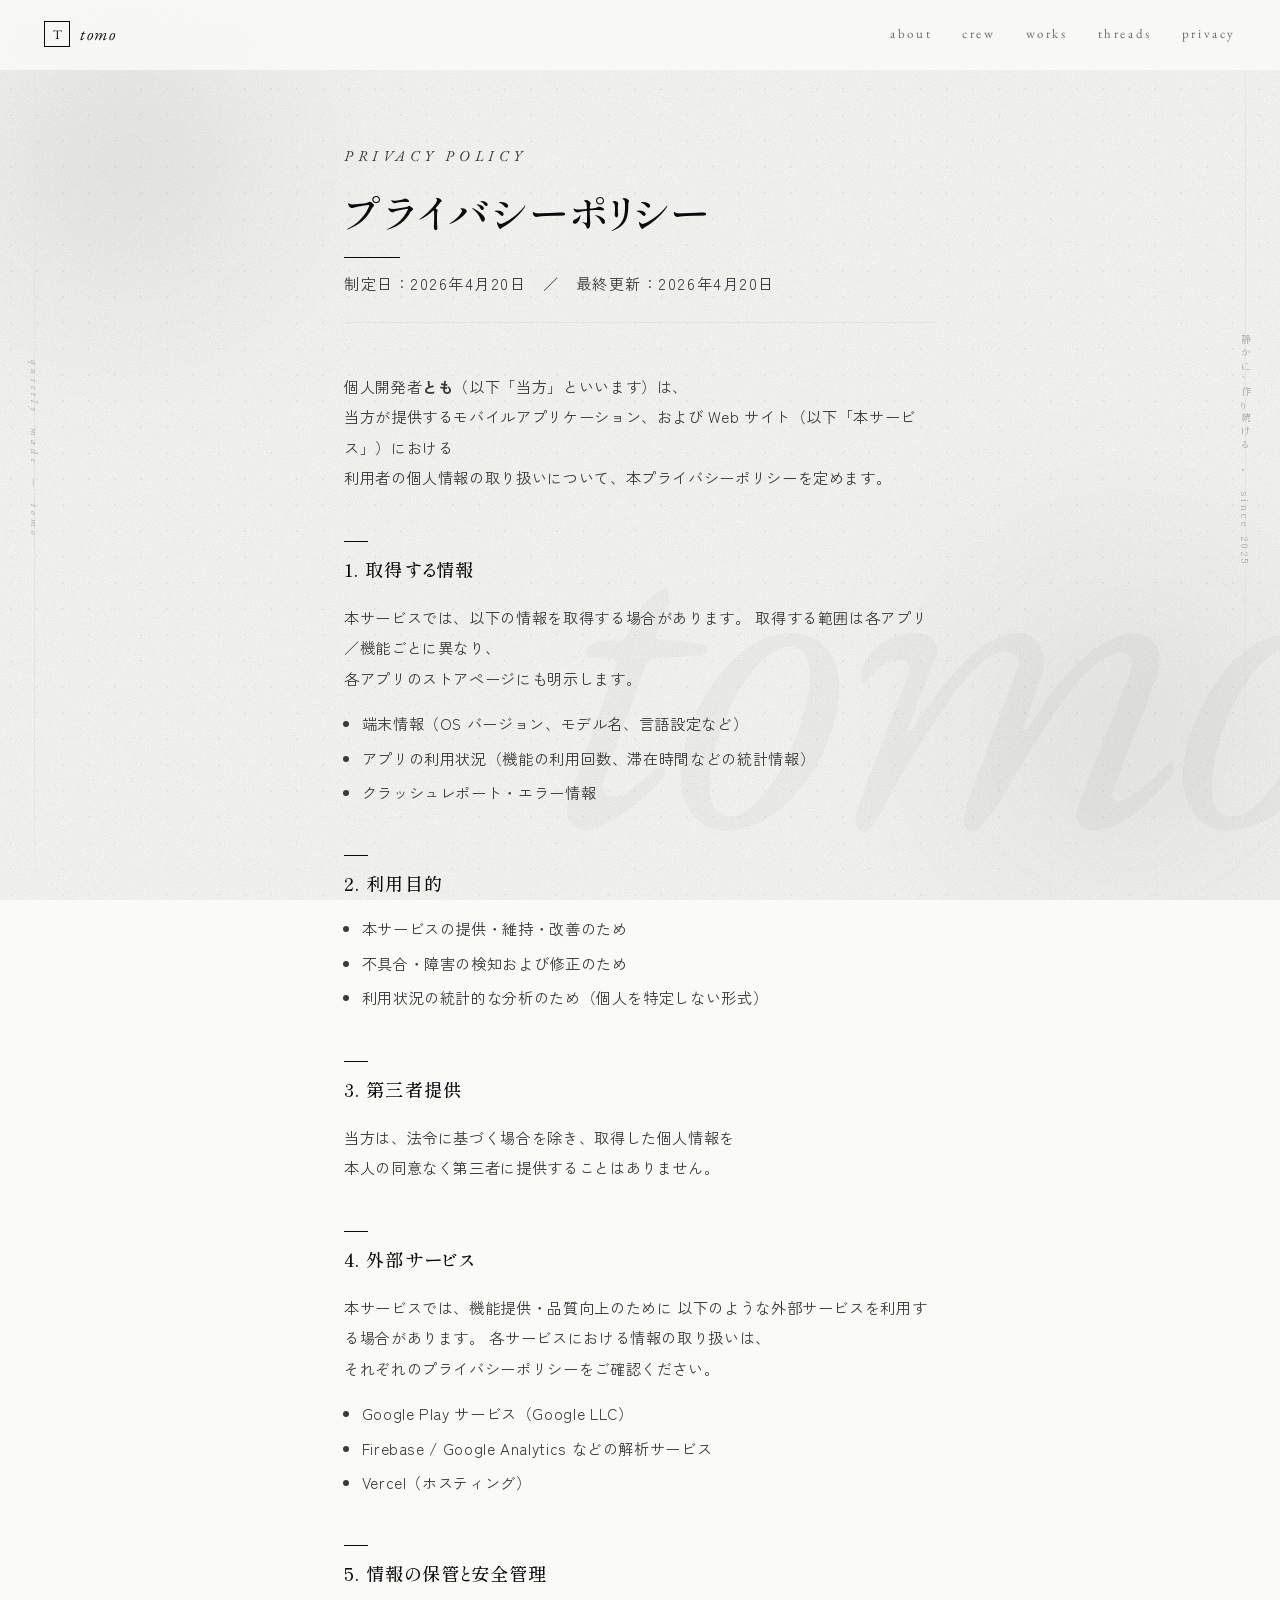
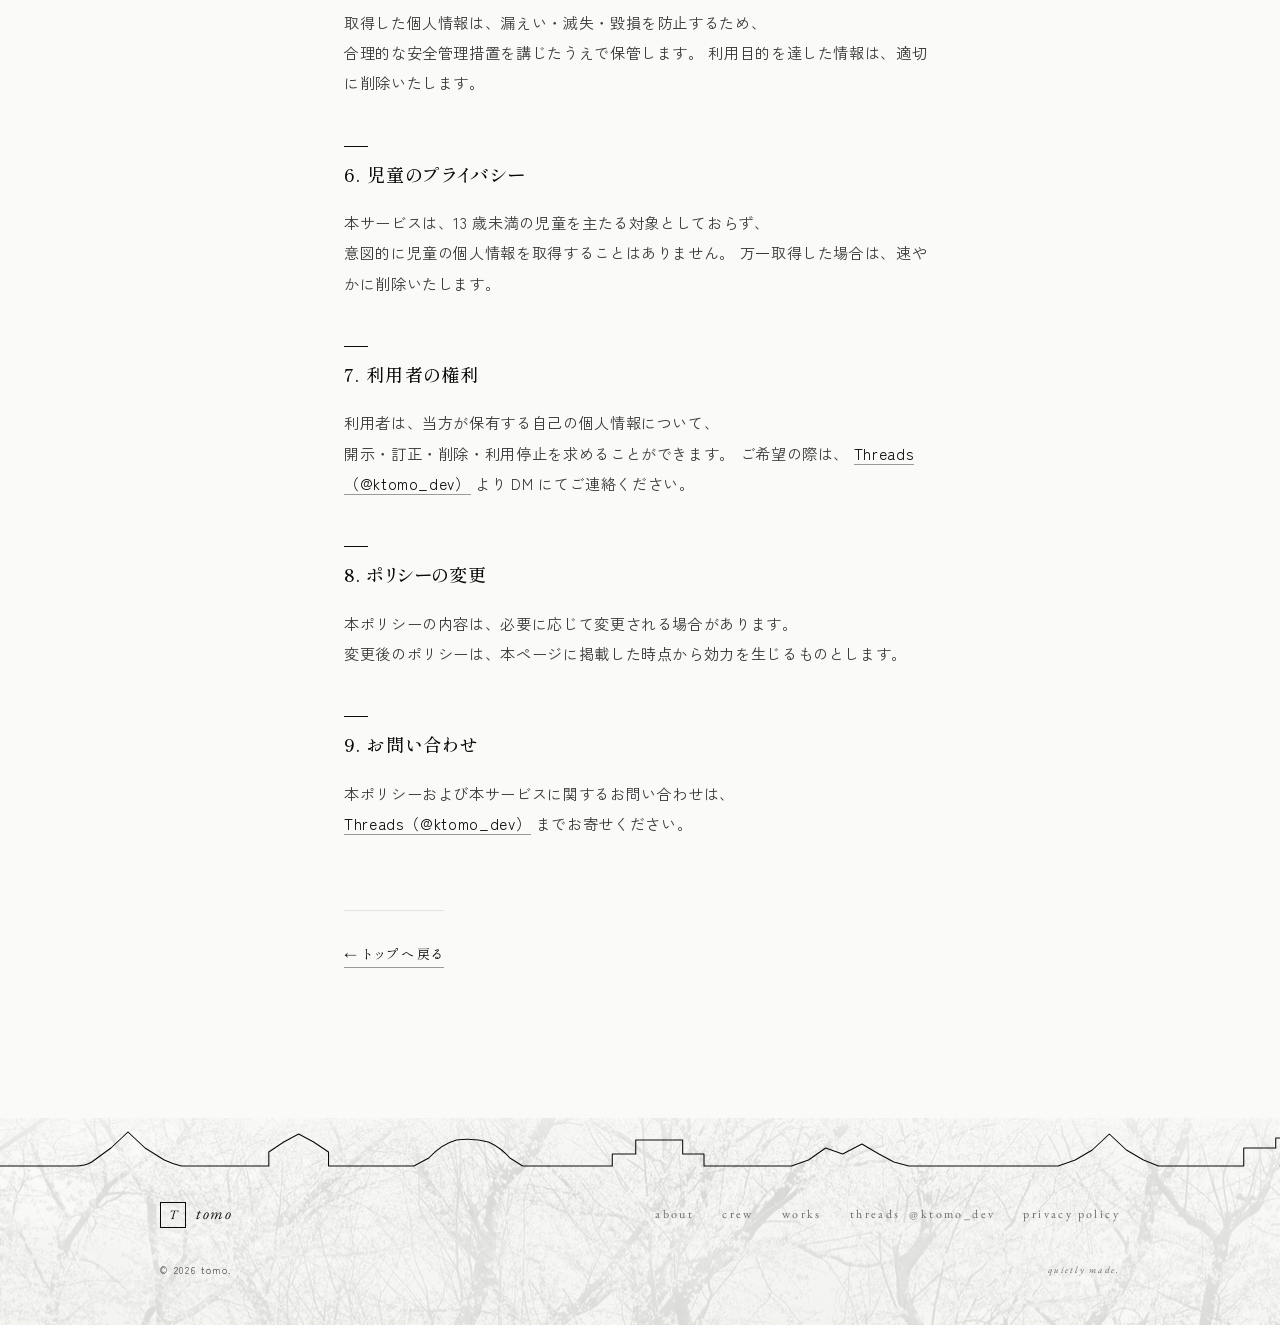
==== commit 6ec11183: "crew セクションを追加（シュガーマン）＋サイト全体のアニメ強化 裏方のアイデアマン「シュガーマン」を about と works の間に crew セクションとして追加。あわせてミニマル路線を保っ" ====
--- a/privacy.html
+++ b/privacy.html
@@ -25,9 +25,12 @@
 <link href="https://fonts.googleapis.com/css2?family=Shippori+Mincho+B1:wght@400;500;600&family=Zen+Kaku+Gothic+New:wght@300;400;500&family=EB+Garamond:ital,wght@0,400;1,400&display=swap"
   rel="stylesheet" />
 
-<link rel="stylesheet" href="styles/main.css?v=7" />
+<link rel="stylesheet" href="styles/main.css?v=10" />
 </head>
 <body>
+
+<!-- thin reading progress -->
+<div class="scroll-progress" aria-hidden="true"><span></span></div>
 
 <!-- ───────────── decorative backdrop ───────────── -->
 <div class="site-bg" aria-hidden="true">
@@ -57,6 +60,7 @@
   </a>
   <nav class="site-nav" aria-label="主要ナビゲーション">
     <a href="index.html#about">about</a>
+    <a href="index.html#crew">crew</a>
     <a href="index.html#works">works</a>
     <a href="https://www.threads.net/@ktomo_dev" target="_blank" rel="noopener">threads</a>
     <a href="privacy.html">privacy</a>
@@ -168,16 +172,18 @@
     </div>
     <nav class="footer-nav" aria-label="フッターナビゲーション">
       <a href="index.html#about">about</a>
+      <a href="index.html#crew">crew</a>
       <a href="index.html#works">works</a>
       <a href="https://www.threads.net/@ktomo_dev" target="_blank" rel="noopener">threads &nbsp;@ktomo_dev</a>
       <a href="privacy.html">privacy policy</a>
     </nav>
   </div>
   <div class="footer-fine">
-    <small>&copy; 2026 tomo.</small>
+    <small>&copy; <span id="year">2026</span> tomo.</small>
     <small class="footer-fine-ja">quietly made.</small>
   </div>
 </footer>
 
+<script src="scripts/main.js?v=10" defer></script>
 </body>
 </html>
--- a/styles/main.css
+++ b/styles/main.css
@@ -140,7 +140,11 @@
   letter-spacing: -0.04em;
   user-select: none;
   pointer-events: none;
-  transform: translateY(0);
+  --mark-parallax: 0px;
+  /* `translate` is a separate property from `transform`, so the
+     scroll-driven parallax (here) and the float animation (below)
+     compose rather than fight. */
+  translate: 0 var(--mark-parallax);
   animation: bg-mark-float 24s ease-in-out infinite alternate;
 }
 @keyframes bg-mark-float {
@@ -166,6 +170,9 @@
   -webkit-text-size-adjust: 100%;
   background: var(--bg);
 }
+
+/* leave room under the fixed header when jumping to anchors */
+section[id], main[id] { scroll-margin-top: 88px; }
 
 body {
   margin: 0;
@@ -199,6 +206,24 @@
   .pc-only { display: inline; }
 }
 
+/* ─────────────── reading progress ─────────────── */
+.scroll-progress {
+  position: fixed;
+  top: 0; left: 0; right: 0;
+  height: 2px;
+  z-index: 40;
+  pointer-events: none;
+  background: transparent;
+}
+.scroll-progress span {
+  display: block;
+  height: 100%;
+  width: 0;
+  background: linear-gradient(90deg, var(--ink) 0%, var(--ink) 70%, var(--fg-mid) 100%);
+  transition: width 0.08s linear;
+  will-change: width;
+}
+
 /* ─────────────── header ─────────────── */
 .site-header {
   position: fixed;
@@ -212,11 +237,18 @@
   backdrop-filter: saturate(1.2) blur(10px);
   -webkit-backdrop-filter: saturate(1.2) blur(10px);
   border-bottom: 1px solid transparent;
-  transition: border-color 0.4s var(--ease-out), background 0.4s var(--ease-out);
+  transition:
+    border-color 0.4s var(--ease-out),
+    background 0.4s var(--ease-out),
+    transform 0.5s var(--ease-out);
+  will-change: transform;
 }
 .site-header.is-scrolled {
   border-color: var(--line);
   background: rgba(250, 250, 248, 0.94);
+}
+.site-header.is-hidden {
+  transform: translateY(-100%);
 }
 
 .brand {
@@ -364,37 +396,32 @@
   background: var(--fg-mid);
 }
 
-/* title with per-character reveal */
+/* title — handwritten, drawn left-to-right per line */
 .hero-title {
-  font-family: var(--font-display);
-  font-weight: 500;
-  font-size: clamp(2.2rem, 7.5vw, 3.6rem);
-  line-height: 1.28;
-  letter-spacing: 0.04em;
-  margin: 0 0 24px;
-  color: var(--ink);
-  position: relative;
-  padding-bottom: 18px;
+  font-family: "Yomogi", "Klee One", var(--font-display);
+  font-weight: 400;
+  font-size: clamp(2.4rem, 8.2vw, 4rem);
+  line-height: 1.45;
+  letter-spacing: 0.06em;
+  margin: 0 0 28px;
+  color: var(--ink);
+  position: relative;
+  padding-bottom: 22px;
 }
 .hero-title .l {
   display: block;
-}
+  clip-path: inset(-12% 100% -12% 0);
+  -webkit-clip-path: inset(-12% 100% -12% 0);
+  animation: handwrite 1.7s var(--ease-out) forwards;
+}
+.hero-title .l1 { animation-delay: 0.35s; }
+.hero-title .l2 { animation-delay: 1.85s; }
 .hero-title .c {
   display: inline-block;
-  opacity: 0;
-  transform: translateY(14px);
-  animation: char-rise 0.7s var(--ease-out) forwards;
-}
-.hero-title .l1 .c:nth-child(1) { animation-delay: 0.3s; }
-.hero-title .l1 .c:nth-child(2) { animation-delay: 0.38s; }
-.hero-title .l1 .c:nth-child(3) { animation-delay: 0.46s; }
-.hero-title .l1 .c:nth-child(4) { animation-delay: 0.54s; }
-.hero-title .l2 .c:nth-child(1) { animation-delay: 0.66s; }
-.hero-title .l2 .c:nth-child(2) { animation-delay: 0.74s; }
-.hero-title .l2 .c:nth-child(3) { animation-delay: 0.82s; }
-.hero-title .l2 .c:nth-child(4) { animation-delay: 0.90s; }
-.hero-title .l2 .c:nth-child(5) { animation-delay: 0.98s; }
-.hero-title .l2 .c:nth-child(6) { animation-delay: 1.06s; }
+  opacity: 1;
+  transform: none;
+  animation: none;
+}
 
 /* animated underline under the title */
 .hero-title::after {
@@ -406,13 +433,16 @@
   height: 1px;
   background: var(--ink);
   transform: translateX(-50%);
-  animation: underline-grow 1.4s var(--ease-out) 1.25s forwards;
+  animation: underline-grow 1.4s var(--ease-out) 3.5s forwards;
 }
 @keyframes underline-grow {
   to { width: min(84px, 22%); }
 }
-@keyframes char-rise {
-  to { opacity: 1; transform: translateY(0); }
+@keyframes handwrite {
+  to {
+    clip-path: inset(-12% -3% -12% 0);
+    -webkit-clip-path: inset(-12% -3% -12% 0);
+  }
 }
 
 .hero-lead {
@@ -453,6 +483,54 @@
 @keyframes fade-in { to { opacity: 1; } }
 @keyframes fade-rise {
   to { opacity: 1; transform: translateY(0); }
+}
+
+/* hero scroll cue */
+.hero-scroll {
+  position: absolute;
+  left: 50%;
+  bottom: clamp(14px, 4vh, 36px);
+  transform: translateX(-50%);
+  display: inline-flex;
+  flex-direction: column;
+  align-items: center;
+  gap: 12px;
+  font-family: var(--font-latin);
+  font-size: 10px;
+  letter-spacing: 0.42em;
+  color: var(--fg-dim);
+  text-transform: uppercase;
+  opacity: 0;
+  animation: fade-rise 1s var(--ease-out) 3.2s forwards;
+}
+.hero-scroll-label {
+  transition: color 0.4s var(--ease-out);
+}
+.hero-scroll:hover .hero-scroll-label { color: var(--ink); }
+.hero-scroll-line {
+  position: relative;
+  width: 1px;
+  height: 38px;
+  background: linear-gradient(180deg, var(--ink) 0%, transparent 100%);
+  overflow: hidden;
+}
+.hero-scroll-line::after {
+  content: "";
+  position: absolute;
+  top: -60%;
+  left: -1px;
+  width: 3px;
+  height: 60%;
+  background: var(--bg);
+  animation: scroll-cue 2.4s ease-in-out infinite;
+}
+@keyframes scroll-cue {
+  0%   { top: -60%; }
+  60%  { top: 100%; }
+  100% { top: 100%; }
+}
+@media (max-width: 380px) {
+  .hero-scroll { display: none; }
 }
 
 /* ─────────────── marquee ─────────────── */
@@ -511,6 +589,7 @@
 
 /* ─────────────── section scaffolding ─────────────── */
 section.about,
+section.crew,
 section.works {
   max-width: var(--container);
   margin: 0 auto;
@@ -548,6 +627,9 @@
   color: var(--ink);
   line-height: 1;
   letter-spacing: 0.02em;
+  opacity: 0;
+  transform: translateY(10px);
+  transition: opacity 0.9s var(--ease-out), transform 0.9s var(--ease-out);
 }
 .section-title {
   grid-column: 2;
@@ -559,6 +641,9 @@
   line-height: 1;
   color: var(--ink);
   text-transform: lowercase;
+  opacity: 0;
+  transform: translateY(12px);
+  transition: opacity 0.9s var(--ease-out) 0.18s, transform 0.9s var(--ease-out) 0.18s;
 }
 .section-sub {
   grid-column: 2;
@@ -567,6 +652,15 @@
   color: var(--fg-dim);
   letter-spacing: 0.18em;
   margin-top: 4px;
+  opacity: 0;
+  transform: translateY(12px);
+  transition: opacity 0.9s var(--ease-out) 0.34s, transform 0.9s var(--ease-out) 0.34s;
+}
+.section-head.is-visible .section-num,
+.section-head.is-visible .section-title,
+.section-head.is-visible .section-sub {
+  opacity: 1;
+  transform: translateY(0);
 }
 
 .reveal {
@@ -621,12 +715,34 @@
 }
 
 .about-lead {
+  position: relative;
   font-family: var(--font-display);
-  font-size: clamp(1.15rem, 2.4vw, 1.45rem);
+  font-size: clamp(1.1rem, 2.3vw, 1.35rem);
   line-height: 1.95;
   letter-spacing: 0.05em;
   color: var(--ink);
-  margin: 0;
+  margin: 10px 0 0;
+  padding: clamp(24px, 3.6vw, 34px) clamp(22px, 3.2vw, 32px);
+  border: 1px solid var(--line);
+  border-radius: 22px;
+  background: rgba(255, 255, 255, 0.55);
+  backdrop-filter: blur(6px);
+  -webkit-backdrop-filter: blur(6px);
+}
+.about-lead::before {
+  content: "";
+  position: absolute;
+  top: -8px;
+  left: clamp(28px, 6vw, 52px);
+  width: 14px;
+  height: 14px;
+  background: rgba(255, 255, 255, 0.55);
+  border-top: 1px solid var(--line);
+  border-left: 1px solid var(--line);
+  transform: rotate(45deg);
+  border-top-left-radius: 3px;
+  backdrop-filter: blur(6px);
+  -webkit-backdrop-filter: blur(6px);
 }
 
 .about-text {
@@ -646,6 +762,22 @@
   border-top: 1px solid var(--line-soft);
   margin-top: 16px;
 }
+.about-grid > div {
+  opacity: 0;
+  transform: translateY(10px);
+  transition: opacity 0.8s var(--ease-out), transform 0.8s var(--ease-out);
+}
+.about-grid.is-visible > div {
+  opacity: 1;
+  transform: translateY(0);
+}
+.about-grid.is-visible > div:nth-child(1) { transition-delay: 0.10s; }
+.about-grid.is-visible > div:nth-child(2) { transition-delay: 0.18s; }
+.about-grid.is-visible > div:nth-child(3) { transition-delay: 0.26s; }
+.about-grid.is-visible > div:nth-child(4) { transition-delay: 0.34s; }
+.about-grid.is-visible > div:nth-child(5) { transition-delay: 0.42s; }
+.about-grid.is-visible > div:nth-child(6) { transition-delay: 0.50s; }
+
 .about-grid dt {
   font-family: var(--font-latin);
   font-size: 11px;
@@ -653,14 +785,214 @@
   color: var(--fg-muted);
   text-transform: uppercase;
   margin-bottom: 6px;
-}
+  position: relative;
+  display: inline-block;
+}
+.about-grid dt::before {
+  content: "";
+  position: absolute;
+  left: 0; bottom: -3px;
+  height: 1px; width: 0;
+  background: var(--ink);
+  transition: width 0.6s var(--ease-out);
+}
+.about-grid > div:hover dt::before { width: 100%; }
 .about-grid dd {
   font-family: var(--font-display);
   margin: 0;
   font-size: 0.96rem;
   color: var(--ink);
   letter-spacing: 0.05em;
-}
+  transition: transform 0.5s var(--ease-out);
+}
+.about-grid > div:hover dd { transform: translateX(4px); }
+
+/* ─────────────── crew ─────────────── */
+.crew-card {
+  margin: 0;
+  display: grid;
+  grid-template-columns: 1fr;
+  gap: clamp(22px, 3.6vw, 40px);
+  align-items: center;
+  padding: clamp(26px, 3.6vw, 40px) clamp(22px, 3.2vw, 36px);
+  border: 1px solid var(--line);
+  border-radius: 22px;
+  background: rgba(255, 255, 255, 0.55);
+  backdrop-filter: blur(6px);
+  -webkit-backdrop-filter: blur(6px);
+}
+@media (min-width: 720px) {
+  .crew-card {
+    grid-template-columns: minmax(180px, 240px) 1fr;
+    gap: clamp(28px, 4vw, 56px);
+  }
+}
+
+.crew-photo {
+  position: relative;
+  width: clamp(160px, 38vw, 220px);
+  aspect-ratio: 1 / 1;
+  margin: 0 auto;
+  isolation: isolate;
+  opacity: 0;
+  transform: scale(0.92);
+  transition: opacity 1s var(--ease-out), transform 1s var(--ease-out);
+}
+.crew-card.is-visible .crew-photo {
+  opacity: 1;
+  transform: scale(1);
+}
+.crew-photo img {
+  width: 100%;
+  height: 100%;
+  border-radius: 50%;
+  object-fit: cover;
+  filter: grayscale(1) contrast(1.02);
+  transition: filter 1.2s var(--ease-out), transform 1.2s var(--ease-out);
+  animation: avatar-breath 9s ease-in-out infinite;
+}
+.crew-card:hover .crew-photo img {
+  filter: grayscale(0.55) contrast(1.02);
+}
+.crew-photo-ring {
+  position: absolute;
+  inset: -1px;
+  border-radius: 50%;
+  border: 1px solid var(--line);
+  pointer-events: none;
+  z-index: 1;
+}
+.crew-photo-ring--dashed {
+  inset: -10px;
+  border: 1px dashed var(--line);
+  background: transparent;
+  animation: ring-rotate 42s linear infinite;
+}
+.crew-photo-ring--dashed::before {
+  content: "";
+  position: absolute;
+  top: -3px; left: 50%;
+  width: 5px; height: 5px;
+  background: var(--ink);
+  border-radius: 50%;
+  transform: translateX(-50%);
+  opacity: 0.65;
+}
+
+.crew-body {
+  display: flex;
+  flex-direction: column;
+  gap: 12px;
+  text-align: center;
+}
+@media (min-width: 720px) {
+  .crew-body { text-align: left; }
+}
+
+.crew-role {
+  display: inline-flex;
+  align-items: center;
+  gap: 10px;
+  margin: 0;
+  font-family: var(--font-latin);
+  font-size: 11px;
+  letter-spacing: 0.32em;
+  color: var(--fg-muted);
+  text-transform: uppercase;
+  align-self: center;
+}
+@media (min-width: 720px) {
+  .crew-role { align-self: flex-start; }
+}
+.crew-role-rule {
+  display: inline-block;
+  width: 28px;
+  height: 1px;
+  background: var(--ink);
+}
+
+.crew-name {
+  font-family: var(--font-display);
+  font-weight: 600;
+  font-size: clamp(1.4rem, 3vw, 1.8rem);
+  letter-spacing: 0.08em;
+  color: var(--ink);
+  margin: 0;
+  line-height: 1.3;
+}
+.crew-name-jp {
+  display: inline-block;
+}
+.crew-name-jp .c {
+  display: inline-block;
+  opacity: 0;
+  transform: translateY(10px);
+  transition: opacity 0.6s var(--ease-out), transform 0.6s var(--ease-out);
+}
+.crew-card.is-visible .crew-name-jp .c { opacity: 1; transform: translateY(0); }
+.crew-card.is-visible .crew-name-jp .c:nth-child(1) { transition-delay: 0.30s; }
+.crew-card.is-visible .crew-name-jp .c:nth-child(2) { transition-delay: 0.38s; }
+.crew-card.is-visible .crew-name-jp .c:nth-child(3) { transition-delay: 0.46s; }
+.crew-card.is-visible .crew-name-jp .c:nth-child(4) { transition-delay: 0.54s; }
+.crew-card.is-visible .crew-name-jp .c:nth-child(5) { transition-delay: 0.62s; }
+.crew-card.is-visible .crew-name-jp .c:nth-child(6) { transition-delay: 0.70s; }
+.crew-card:hover .crew-name-jp .c {
+  transform: translateY(-2px);
+  transition-duration: 0.45s;
+}
+.crew-card:hover .crew-name-jp .c:nth-child(1) { transition-delay: 0.00s; }
+.crew-card:hover .crew-name-jp .c:nth-child(2) { transition-delay: 0.04s; }
+.crew-card:hover .crew-name-jp .c:nth-child(3) { transition-delay: 0.08s; }
+.crew-card:hover .crew-name-jp .c:nth-child(4) { transition-delay: 0.12s; }
+.crew-card:hover .crew-name-jp .c:nth-child(5) { transition-delay: 0.16s; }
+.crew-card:hover .crew-name-jp .c:nth-child(6) { transition-delay: 0.20s; }
+.crew-name-en {
+  display: block;
+  margin-top: 6px;
+  font-family: var(--font-latin);
+  font-style: italic;
+  font-weight: 400;
+  font-size: 0.78rem;
+  letter-spacing: 0.22em;
+  color: var(--fg-dim);
+  position: relative;
+  padding-left: 0;
+  transition: padding-left 0.6s var(--ease-out), color 0.6s var(--ease-out);
+}
+.crew-name-en::before {
+  content: "";
+  display: inline-block;
+  width: 0;
+  height: 1px;
+  vertical-align: middle;
+  margin-right: 0;
+  background: currentColor;
+  transition: width 0.6s var(--ease-out), margin-right 0.6s var(--ease-out);
+}
+.crew-card.is-visible .crew-name-en::before {
+  width: 22px;
+  margin-right: 10px;
+}
+
+.crew-text {
+  margin: 4px 0 0;
+  font-family: var(--font-display);
+  font-size: 0.95rem;
+  line-height: 2;
+  letter-spacing: 0.04em;
+  color: var(--fg-mid);
+  opacity: 0;
+  transform: translateY(8px);
+  transition: opacity 1s var(--ease-out) 0.85s, transform 1s var(--ease-out) 0.85s;
+}
+.crew-card.is-visible .crew-text { opacity: 1; transform: translateY(0); }
+
+.crew-role {
+  opacity: 0;
+  transform: translateY(6px);
+  transition: opacity 0.7s var(--ease-out) 0.18s, transform 0.7s var(--ease-out) 0.18s;
+}
+.crew-card.is-visible .crew-role { opacity: 1; transform: translateY(0); }
 
 /* ─────────────── works ─────────────── */
 .work-list {
@@ -717,7 +1049,7 @@
   min-width: 0;
 }
 .work-name {
-  display: block;
+  display: inline-block;
   font-family: var(--font-display);
   font-size: clamp(1.4rem, 2.8vw, 1.9rem);
   font-weight: 500;
@@ -725,10 +1057,24 @@
   color: var(--ink);
   margin-bottom: 10px;
   line-height: 1.35;
-  transition: transform 0.5s var(--ease-out);
+  background-image: linear-gradient(var(--ink), var(--ink));
+  background-position: 0 100%;
+  background-repeat: no-repeat;
+  background-size: 0 1px;
+  padding-bottom: 2px;
+  transition:
+    transform 0.5s var(--ease-out),
+    background-size 1.1s var(--ease-out) 0.25s;
+}
+.work-item.is-visible .work-name {
+  background-size: 38% 1px;
 }
 .work-item:hover .work-name {
   transform: translateX(4px);
+  background-size: 100% 1px;
+  transition:
+    transform 0.5s var(--ease-out),
+    background-size 0.7s var(--ease-out);
 }
 .work-desc {
   display: block;
@@ -761,11 +1107,15 @@
 }
 .work-item:hover .work-cta::after { right: 0; }
 .work-cta .arrow {
-  transition: transform 0.4s var(--ease-out);
   display: inline-block;
 }
 .work-item:hover .arrow {
-  transform: translate(2px, -2px);
+  animation: arrow-bounce 0.7s var(--ease-out) forwards;
+}
+@keyframes arrow-bounce {
+  0%   { transform: translate(0, 0); }
+  55%  { transform: translate(5px, -5px); }
+  100% { transform: translate(2px, -2px); }
 }
 
 .works-note {
@@ -983,9 +1333,17 @@
     transition-duration: 0.01ms !important;
     scroll-behavior: auto !important;
   }
-  .hero-title .c, .hero-lead, .hero-meta, .avatar, .eyebrow, .reveal { opacity: 1; transform: none; }
+  .hero-title .c, .hero-lead, .hero-meta, .avatar, .eyebrow, .reveal,
+  .hero-scroll, .section-num, .section-title, .section-sub,
+  .about-grid > div, .crew-photo, .crew-role, .crew-text,
+  .crew-name-jp .c { opacity: 1; transform: none; }
+  .crew-name-en::before { width: 22px; margin-right: 10px; }
+  .work-name { background-size: 38% 1px; }
+  .hero-title .l { clip-path: none !important; -webkit-clip-path: none !important; }
   .hero-title::after { width: min(84px, 22%); }
   .section-head::after { width: 100%; }
+  .crew-photo-ring--dashed { animation: none !important; }
+  .work-item:hover .arrow { animation: none !important; transform: translate(2px, -2px); }
   .marquee-track { animation-duration: 120s !important; animation-iteration-count: infinite !important; }
   .about-truck { animation-duration: 50s !important; animation-iteration-count: infinite !important; }
   .truck-wheel { animation-duration: 2.2s !important; animation-iteration-count: infinite !important; }
